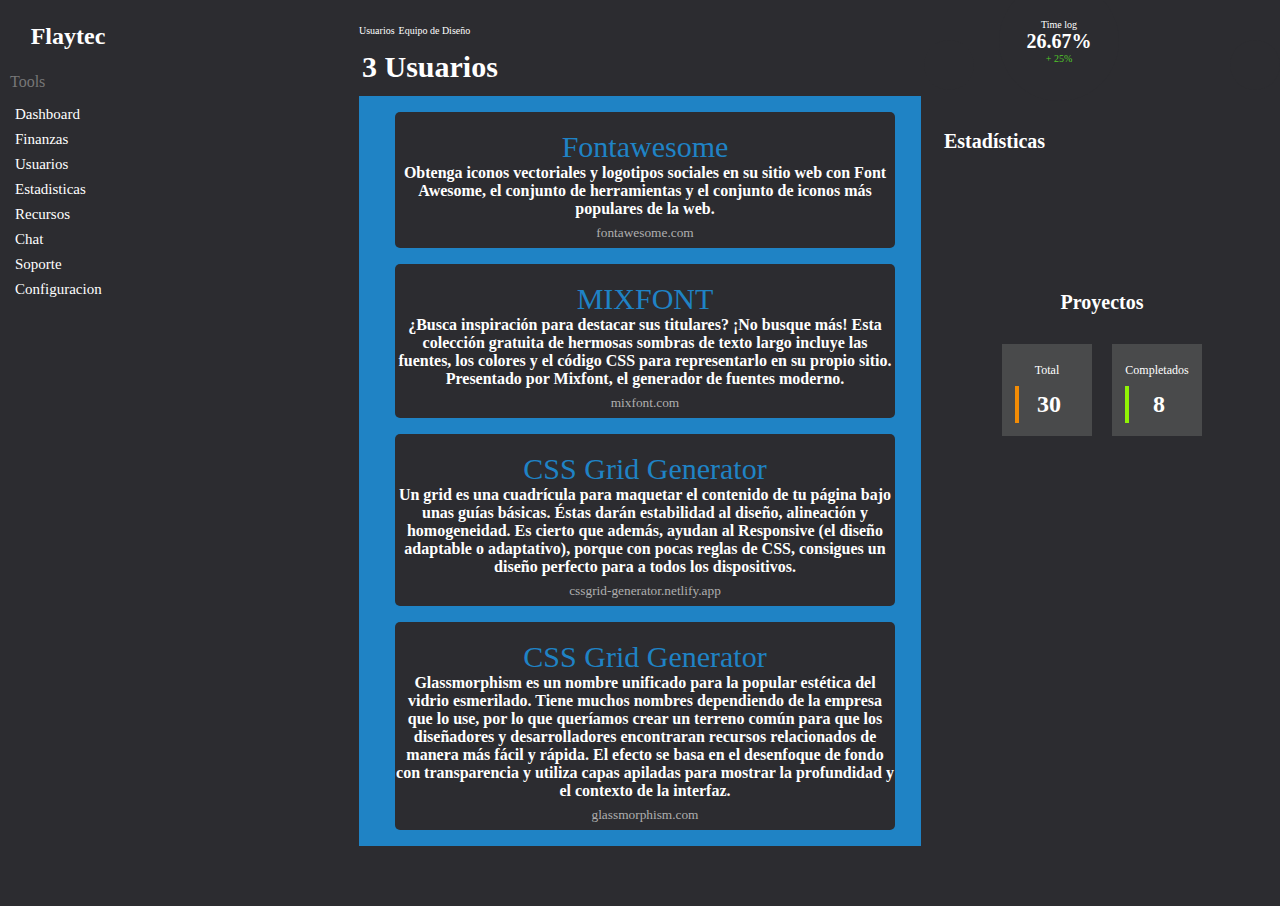
==== recu/Recursos.html @ 93ff8498 "Add files via upload" ====
<!DOCTYPE html>
<html lang="en">

<head>
    <meta charset="UTF-8">
    <meta http-equiv="X-UA-Compatible" content="IE=edge">
    <meta name="viewport" content="width=device-width, initial-scale=1.0">
    <link rel="stylesheet" href="https://use.fontawesome.com/releases/v5.15.3/css/all.css"
        integrity="sha384-SZXxX4whJ79/gErwcOYf+zWLeJdY/qpuqC4cAa9rOGUstPomtqpuNWT9wdPEn2fk" crossorigin="anonymous">
    <link rel="stylesheet" href="/css/main.css">
    <title>Pagina</title>
</head>

<body>
    <div class="parent">
        <div class="div1">
            <h2>Flaytec</h2>
            <p>Tools</p>
            <ul>
                <li class="new1"><a href=""><i class="fas fa-th-large"></i>Dashboard</a></li>
                <li class="new2"><a href=""><i class="fas fa-donate"></i>Finanzas</a></li>
                <li class="new3"><a href="https://flaytecno.github.io/Pagina/"><i class="fas fa-user-friends"></i>Usuarios</a></li>
                <li class="new4"><a href=""><i class="fas fa-signal"></i>Estadisticas</a></li>
                <li class="new5"><a href="https://flaytecno.github.io/Pagina/recu/Recursos.html"><i class="fas fa-inbox"></i>Recursos</a></li>
                <li class="new6"><a href=""><i class="fas fa-comments"></i>Chat</a></li>
                <li class="new7"><a href="https://flaytecno.github.io/Pagina/sorte/Soporte.html"><i class="fas fa-phone-volume"></i>Soporte</a></li>
                <li class="new8"><i class="fas fa-cogs"></i>Configuracion</li>
            </ul>

        </div>
        <div class="div2">
            <label id="People"><i class="fas fa-user-friends"></i>Usuarios</label>
            <label><i class="fas fa-angle-right"></i></label>
            <label>Equipo de Diseño</label>
            <h2>3 Usuarios</h2>
            <div class="contenedor-prim">
                <div class="contenedor-sec">
                    <img src="img/logofont.png" alt=""></img>
                    <p>Fontawesome</p>
                    <a href="">
                        <h4>Obtenga iconos vectoriales y logotipos sociales en su sitio web con Font Awesome, el
                            conjunto de herramientas y el conjunto de iconos más populares de la web.
                        </h4>
                        <button>fontawesome.com</button>
                    </a>
                </div>
        
                <div class="contenedor-sec">
                    <img src="img/logofontcss.PNG" alt=""></img>
                    <p>MIXFONT</p>
                    <a href="https://www.mixfont.com/">
                        <h4>
                            ¿Busca inspiración para destacar sus titulares?
        
                            ¡No busque más! Esta colección gratuita de hermosas sombras de texto largo incluye las fuentes, los
                            colores y el código CSS para representarlo en su propio sitio.
        
                            Presentado por Mixfont, el generador de fuentes moderno.
                        </h4>
                        <button>mixfont.com</button>
                    </a>
                </div>
        
                <div class="contenedor-sec">
                    <img src="img/logogris.PNG" alt=""></img>
                    <p>CSS Grid Generator</p>
                    <a href="https://cssgrid-generator.netlify.app/">
                        <h4>
                            Un grid es una cuadrícula para maquetar el contenido de tu página bajo unas guías básicas. Éstas
                            darán estabilidad al diseño, alineación y homogeneidad. Es cierto que además, ayudan al Responsive
                            (el diseño adaptable o adaptativo), porque con pocas reglas de CSS, consigues un diseño perfecto
                            para a todos los dispositivos.
                        </h4>
                        <button>cssgrid-generator.netlify.app</button>
                    </a>
                </div>
        
                <div class="contenedor-sec">
                    <img src="img/logoglas.png" alt=""></img>
                    <p>CSS Grid Generator</p>
                    <a href="https://glassmorphism.com/">
                        <h4>
                            Glassmorphism es un nombre unificado para la popular estética del vidrio esmerilado. Tiene muchos
                            nombres dependiendo de la empresa que lo use, por lo que queríamos crear un terreno común para que
                            los diseñadores y desarrolladores encontraran recursos relacionados de manera más fácil y rápida.
        
                            El efecto se basa en el desenfoque de fondo con transparencia y utiliza capas apiladas para mostrar
                            la profundidad y el contexto de la interfaz.
                        </h4>
                        <button>glassmorphism.com</button>
                    </a>
                </div>
        
            </div>
        </div>
        <div class="div3">
            <div class="div33">
                <i class="fas fa-search"></i>
                <i class="far fa-bell"></i>
            </div>
            <h1>Estadísticas</h1>
            <div class="div333">
                <img src="img/blobs.svg" alt="">
            </div>
            <div class="rel">
                <p class="time">Time log</p>
                <h1 class="por">26.67%</h1>
                <p class="con">+ 25%</p>
            </div>
            <h1 class="title">Proyectos</h1>
            <div class="contproyec">
                <div class="proyec">
                    <p>Total</p>
                    <h2 class="total">30</h2>
                </div>

                <div class="proyec">
                    <p>Completados</p>
                    <h2 class="complit">8</h2>
                </div>
            </div>
        </div>
    </div>
</body>

</html>
---- css/main.css ----
* {
    margin: 0;
    padding: 0;
    background: #2c2c30;
    color: white; 
}

a{
    text-decoration: none;
    background: none;
}

.parent {
    display: grid;
    grid-template-columns: repeat(3, 1fr);
    grid-template-rows: 1fr;
    grid-column-gap: 3px;
    grid-row-gap: 0px;
}

@media (min-width: 600px) {
    
}

.div1 {
    grid-area: 1 / 1 / 2 / 2;
    padding: 10px 0px;
    text-align: justify;
    align-items: center;
    width: 100%;
    height: 100%;
}

.div1 h2 {
    text-align: center;
    width: 110px;
    padding: 10px;
}

.div1 p {
    width: 110px;
    padding: 10px;
    color: rgb(119, 119, 119);
}

.div1 ul {
    list-style: none;
    text-decoration: none;
    cursor: pointer;
}

.div1 li {
    justify-content: center;
    padding: 3px;
    margin: 2px;
    font-size: 15px;
    width: 120px;
}

.div1 li:hover {
    border-radius: 10px;
    background-image: radial-gradient(circle at 112.17% 44.56%, #67ffff 0, #6ddbff 25%, #6cb4d8 50%, #658fa8 75%, #596e7d 100%);
}

.div1 i {
    margin: 5px;
    background: transparent;
}

.div2 {
    grid-area: 1 / 2 / 2 / 3;
    padding:  20px 0px;
    width: 100%;
    height: 100%;
}

.div2 label{
    padding: 5px 0px;
    font-size: 10px;
}

.div2 h2{
    cursor: pointer;
    padding: 9px 0px;
    font-size: 30px;
}
.div21{
    display: flex;
    justify-content: space-between;
}

.div21 #input{
    width: 900px;
    height: 30px;
    text-align: center;
    margin: 0px 5px;
    color: #ffff;
    background: #64696d74;
    border: none;
    border-radius: 10px;
    font-size: 15px;
}

.form{
	margin: 5px;
}

.select{
	cursor: pointer;
    padding: 0 210px;
	width: 636px;
	height: 30px;
	border: none;
    background: transparent;
	font-size: 20px;
	align-content: center;	
}

.form1 {
	font-size: 20px;
}

.div21 #label1{
    width: 110px;
    padding: 5px 10px;
    text-align: center;
    align-items: center;
    justify-content: space-between;
    margin: 0px 5px;
    color: #ffff;
    background: #64696d74;
    border: none;
    border-radius: 10px;
    font-size: 15px;
    cursor: pointer;
}

.div21 #label1:hover{
    color: #ffff;
    background: #8c8f9174;
}

.div21 i{
    padding: 1px;
    padding: 5px;
    position:absolute;
    text-align: center;
    align-items: center;
    justify-content: space-between;
    margin: 0px 5px;
    color: #ffff;
    background: #64696d74;
    border: none;
    border-radius: 10px;
    font-size: 10px;
}



.peopleid{
    display: inline-table;
    text-align: center;
    padding: 7px;
    margin: 9px;
    border-radius: 21px;
    background: #5c5b5b62;
    border-bottom: 1px solid #596e7d;
    width: 190px;
    height: 190px;
    cursor: pointer;
}

.peopleid:hover{
    background: #83828262;
}

.peopleid img{
    width: 100px;
    border-radius: 50%;
    background: #898a8a60;
    justify-content: center;
}

.peopleid p{
    padding: 2px;
    margin: 2px;
    color: rgb(163, 163, 163);
    background: transparent;
}

.peopleid i,input,output{
    background: transparent;
    color: #0484fcee;
    font-size: 12px;
    padding: 1px;
    margin: 3px;
}

.peopleid input{
    width: 100px;
}

.div3 {
    grid-area: 1 / 3 / 2 / 4;
    cursor: pointer;
    width: 100%;
    height: 100%;
}

.div3 h1{
    padding: 0 20px;
    font-size: 20px;
}

.div33{
    cursor: pointer;
    display: flex;
    justify-content: space-between;
    padding:  40px 0px;
}

.div33 i{
    cursor: pointer;
    padding: 25px;
    border-radius: 50%;
}

.div33 i:hover{
   
    background: #333;

}

.rel{
    cursor: pointer;
    position: relative;
    right: -75px;
    top: -190px;
    z-index: 1;
    text-align: center;
    width: 120px;
    height: 120px;
    border-radius: 50%;
}

.rel .time{
    padding-top: 38px;
    background: transparent;
    font-size: 10px;
}

.rel .por{
    background: transparent;
}

.rel .con{
    background: transparent;
    font-size: 10px;
    color: rgb(81, 199, 42);
}

.title{
    text-align: center;
}

.contproyec{
    display: flex;
    justify-content: center;
    padding: 20px;
}

.proyec{
    padding: 11px 10px;
    margin: 10px;
    width: 70px;
    height: 70px;
    justify-content: center;
    text-align: center;
    background: rgba(105, 106, 105, 0.487);
}

.proyec:hover{
    background: #8a8c8a7c;
}

.proyec p, h2{
    background: none;
    padding: 5px 0px;
    margin: 3px;
}

.proyec p{
    font-size: 12px;
}

.proyec .total{
    border-left: 4px solid #ff9100ee;
}

.proyec .complit{
    border-left: 4px solid #95ff00ee;
}

.accordion {
    padding: 5px;
    margin: 5px;
    box-sizing: border-box;
    display: flex;
    font-family: Arial, Helvetica, sans-serif;
    overflow: hidden;
    width:900px;
}

.accordion-select {
    cursor: pointer;
    margin: 0;
    opacity: 0;
    z-index: 1;
}

.accordion-title {
    position: relative;
}

.accordion-title:not(:nth-last-child(2))::after {
    border: 1px solid transparent;
    bottom: 0;
    content: '';
    left: 0;
    position: absolute;
    right: 0;
    top: 0;
}

.accordion-title span {
    bottom: 0px;
    box-sizing: border-box;
    display: block;
    position: absolute;
    white-space: nowrap;
    width: 100%;
}

.accordion-content {
    box-sizing: border-box;
    overflow: auto;
    position: relative;
    transition: margin 0.3s ease 0.1s;
}

.accordion-select:checked + .accordion-title + .accordion-content {
    margin-bottom: 0;
    margin-right: 0;
}

/* Generated styles starts here */

.accordion {
    border-color: #505050;
    border-radius: 10px;
    border-style: solid;
    border-width: 6px;
    flex-direction: column;
    height: auto;
} 

.accordion-title,
.accordion-select  {
    background-color: #2d2d2d;
    color: #ffffff;
    width: 100%;
    height: 48px;
    font-size: 24px;
}

.accordion-select {
    margin-bottom: -48px;
    margin-right: 0;
}

.accordion-title:not(:nth-last-child(2))::after {
    border-bottom-color: #1f1f1f;
    border-right-color: transparent;
} 

.accordion-select:hover + .accordion-title,
.accordion-select:checked + .accordion-title {
    background-color: #3068cc;
} 

 .accordion-title span  {	
    transform: rotate(0deg);
    -ms-writing-mode: lr-tb;
    filter: progid:DXImageTransform.Microsoft.BasicImage(rotation=0);
    padding-left: 24px;
    padding-right: 24px;
    line-height: 48px;
} 

.accordion-content {
    background-color: #3e3e3e;
    color: #f5f2f0;
    height: 200px;
    margin-bottom: -200px;
    margin-right: 0;
    padding: 14px;
    width: 100%;
} 

@media (max-width: 767px) {
	.accordion-content {
		padding: 10px 0;
	}
}

.contenedor-prim {
    background: #1f83c5;
    display: inline-block;
    height: auto;
    padding-right: 10px;
    padding-left: 20px;
}

.contenedor-sec {
    text-align: center;
    width: 500px;
    border-radius: 5px;
    font-family: consolas;
    margin: 16px;
}

.contenedor-sec img {
    cursor: default;
    width: 200px;
    border-radius: 5px;
    background-image: none;
    background: #1f83c5;
}

.contenedor-sec p{
    cursor: default;
    font-size: 30px;
    color: #1f83c5;
    font-family: consolas;
}

.contenedor-sec label {
    cursor: pointer;
    text-align: justify;
    font-family: consolas;
}

.contenedor-sec button{
    text-align: center;
    cursor: pointer;
    background: none;
    border: none;
    color: #afafaf;
    font-family: consolas;
    height: 30px;
}

.contenedor-sec button:hover{
    text-align: center;
    background: #1f83c5;
    color: #ffffff;
    height: 30px;
    border-radius: 5px;
}
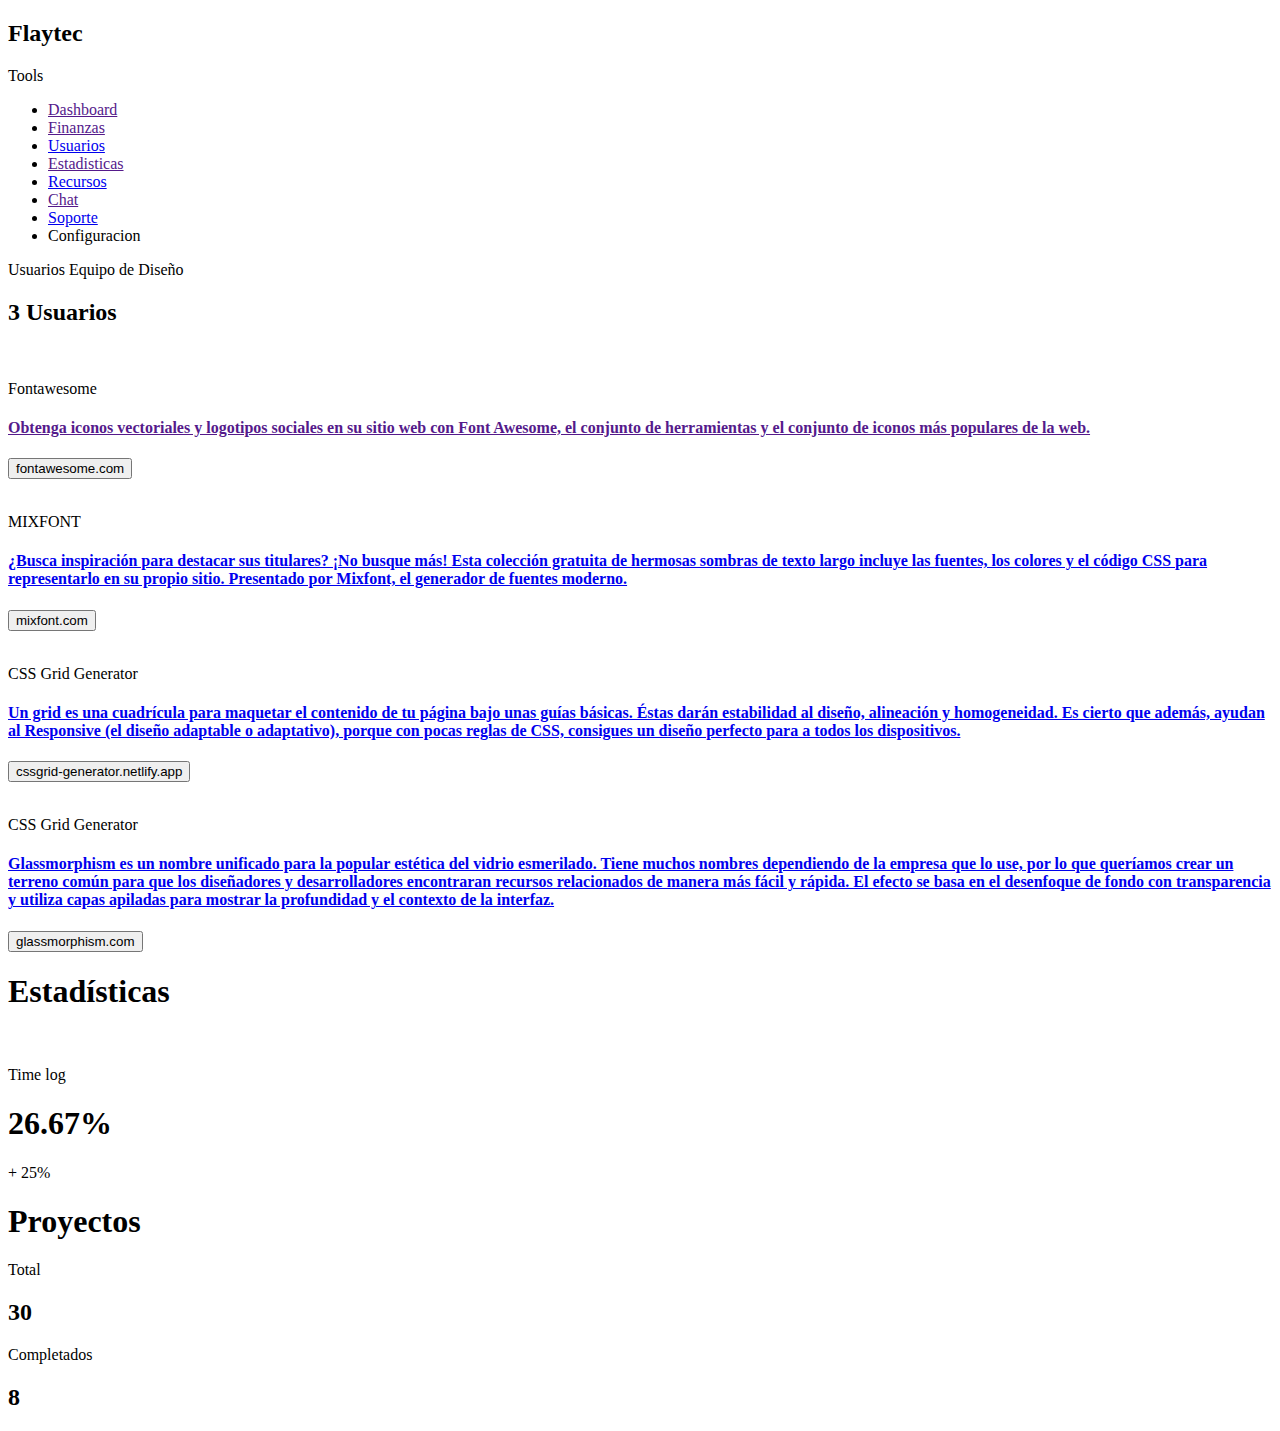
==== commit a95627f7: "Update Recursos.html" ====
--- a/recu/Recursos.html
+++ b/recu/Recursos.html
@@ -7,7 +7,7 @@
     <meta name="viewport" content="width=device-width, initial-scale=1.0">
     <link rel="stylesheet" href="https://use.fontawesome.com/releases/v5.15.3/css/all.css"
         integrity="sha384-SZXxX4whJ79/gErwcOYf+zWLeJdY/qpuqC4cAa9rOGUstPomtqpuNWT9wdPEn2fk" crossorigin="anonymous">
-    <link rel="stylesheet" href="/css/main.css">
+  <link rel="stylesheet" href="/Pagina/css/usuarios.css">
     <title>Pagina</title>
 </head>
 
@@ -123,4 +123,4 @@
     </div>
 </body>
 
-</html>+</html>
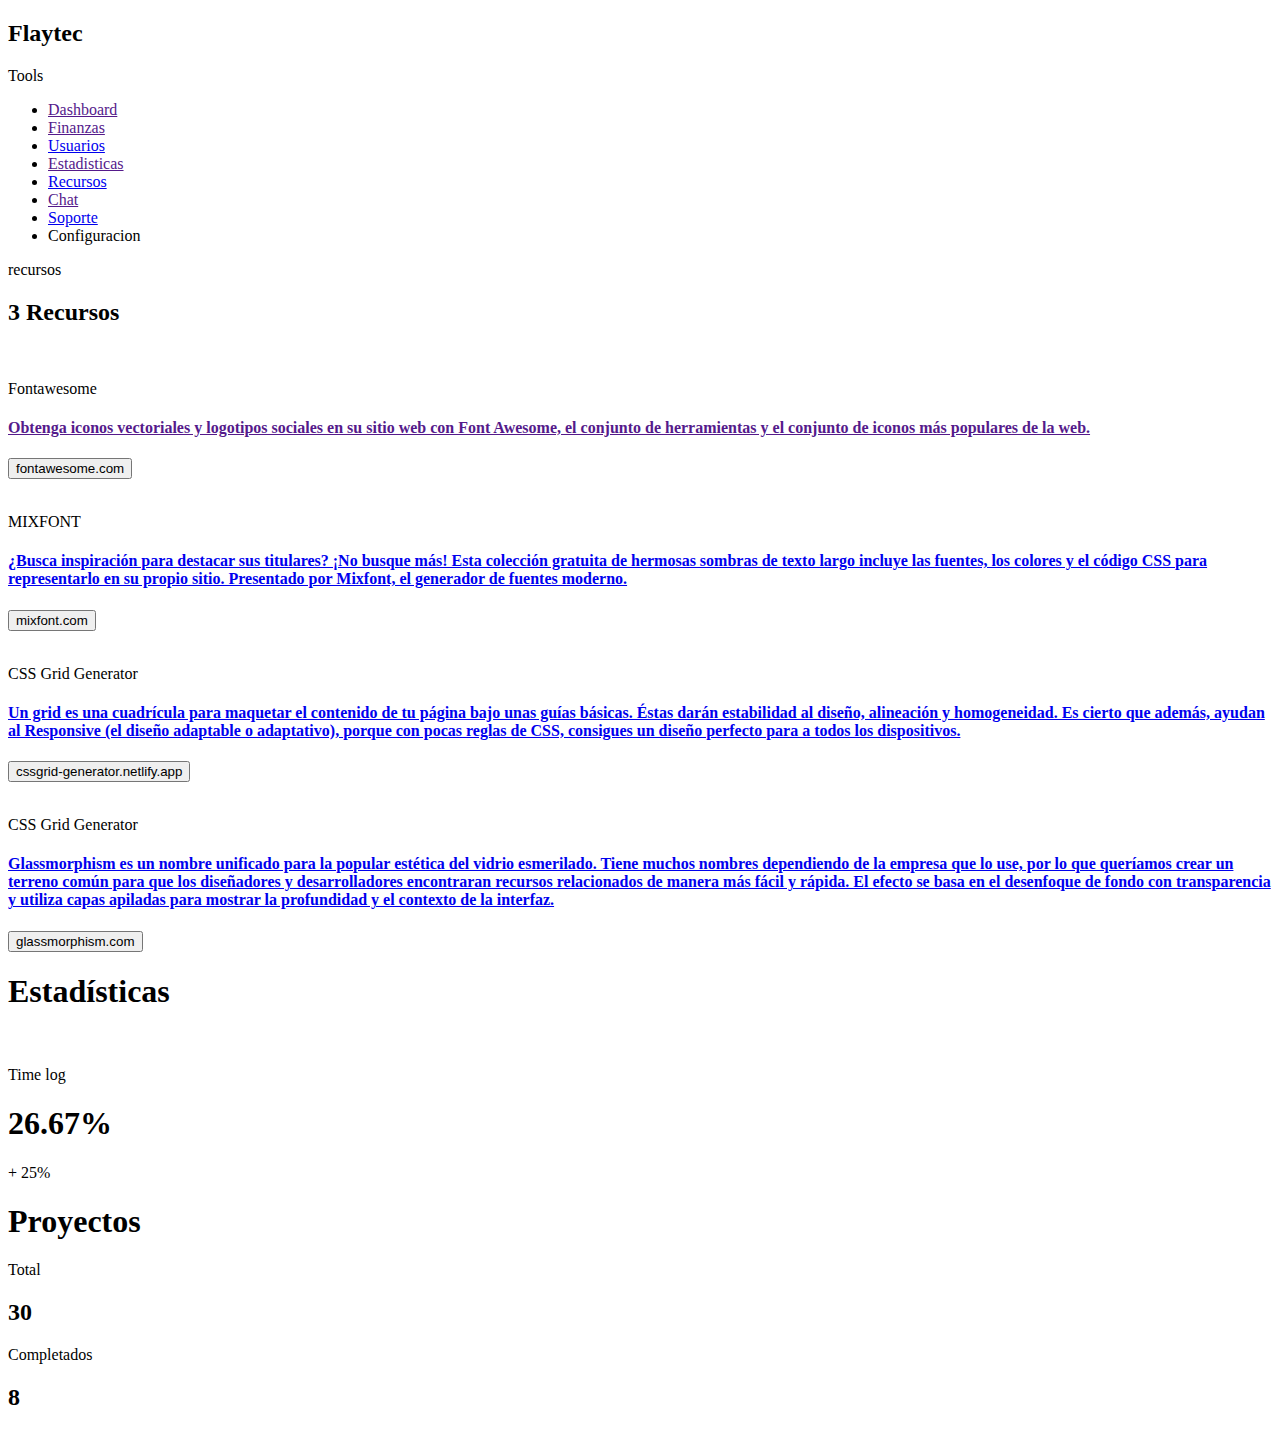
==== commit 5766f43a: "Update Recursos.html" ====
--- a/recu/Recursos.html
+++ b/recu/Recursos.html
@@ -2,13 +2,14 @@
 <html lang="en">
 
 <head>
-    <meta charset="UTF-8">
-    <meta http-equiv="X-UA-Compatible" content="IE=edge">
-    <meta name="viewport" content="width=device-width, initial-scale=1.0">
-    <link rel="stylesheet" href="https://use.fontawesome.com/releases/v5.15.3/css/all.css"
-        integrity="sha384-SZXxX4whJ79/gErwcOYf+zWLeJdY/qpuqC4cAa9rOGUstPomtqpuNWT9wdPEn2fk" crossorigin="anonymous">
+  <meta charset="UTF-8">
+  <meta http-equiv="X-UA-Compatible" content="IE=edge">
+  <meta name="viewport" content="width=device-width, initial-scale=1.0">
+  <link rel="stylesheet" href="https://use.fontawesome.com/releases/v5.15.3/css/all.css"
+    integrity="sha384-SZXxX4whJ79/gErwcOYf+zWLeJdY/qpuqC4cAa9rOGUstPomtqpuNWT9wdPEn2fk" crossorigin="anonymous">
+  <link rel="stylesheet" href="/Pagina/css/main.css">
   <link rel="stylesheet" href="/Pagina/css/usuarios.css">
-    <title>Pagina</title>
+  <title>Pagina | Usuarios</title>
 </head>
 
 <body>
@@ -29,13 +30,12 @@
 
         </div>
         <div class="div2">
-            <label id="People"><i class="fas fa-user-friends"></i>Usuarios</label>
+            <label id="People"><i class="fas fa-inbox"></i>recursos</label>
             <label><i class="fas fa-angle-right"></i></label>
-            <label>Equipo de Diseño</label>
-            <h2>3 Usuarios</h2>
+            <h2>3 Recursos</h2>
             <div class="contenedor-prim">
                 <div class="contenedor-sec">
-                    <img src="img/logofont.png" alt=""></img>
+                    <img src="/Pagina/img/logofont.png" alt=""></img>
                     <p>Fontawesome</p>
                     <a href="">
                         <h4>Obtenga iconos vectoriales y logotipos sociales en su sitio web con Font Awesome, el
@@ -46,7 +46,7 @@
                 </div>
         
                 <div class="contenedor-sec">
-                    <img src="img/logofontcss.PNG" alt=""></img>
+                    <img src="/Pagina/img/logofontcss.PNG" alt=""></img>
                     <p>MIXFONT</p>
                     <a href="https://www.mixfont.com/">
                         <h4>
@@ -62,7 +62,7 @@
                 </div>
         
                 <div class="contenedor-sec">
-                    <img src="img/logogris.PNG" alt=""></img>
+                    <img src="/Pagina/img/logogris.PNG" alt=""></img>
                     <p>CSS Grid Generator</p>
                     <a href="https://cssgrid-generator.netlify.app/">
                         <h4>
@@ -76,7 +76,7 @@
                 </div>
         
                 <div class="contenedor-sec">
-                    <img src="img/logoglas.png" alt=""></img>
+                    <img src="/Pagina/img/logoglas.png" alt=""></img>
                     <p>CSS Grid Generator</p>
                     <a href="https://glassmorphism.com/">
                         <h4>
@@ -100,7 +100,7 @@
             </div>
             <h1>Estadísticas</h1>
             <div class="div333">
-                <img src="img/blobs.svg" alt="">
+                <img src="/Pagina/img/blobs.svg" alt="">
             </div>
             <div class="rel">
                 <p class="time">Time log</p>
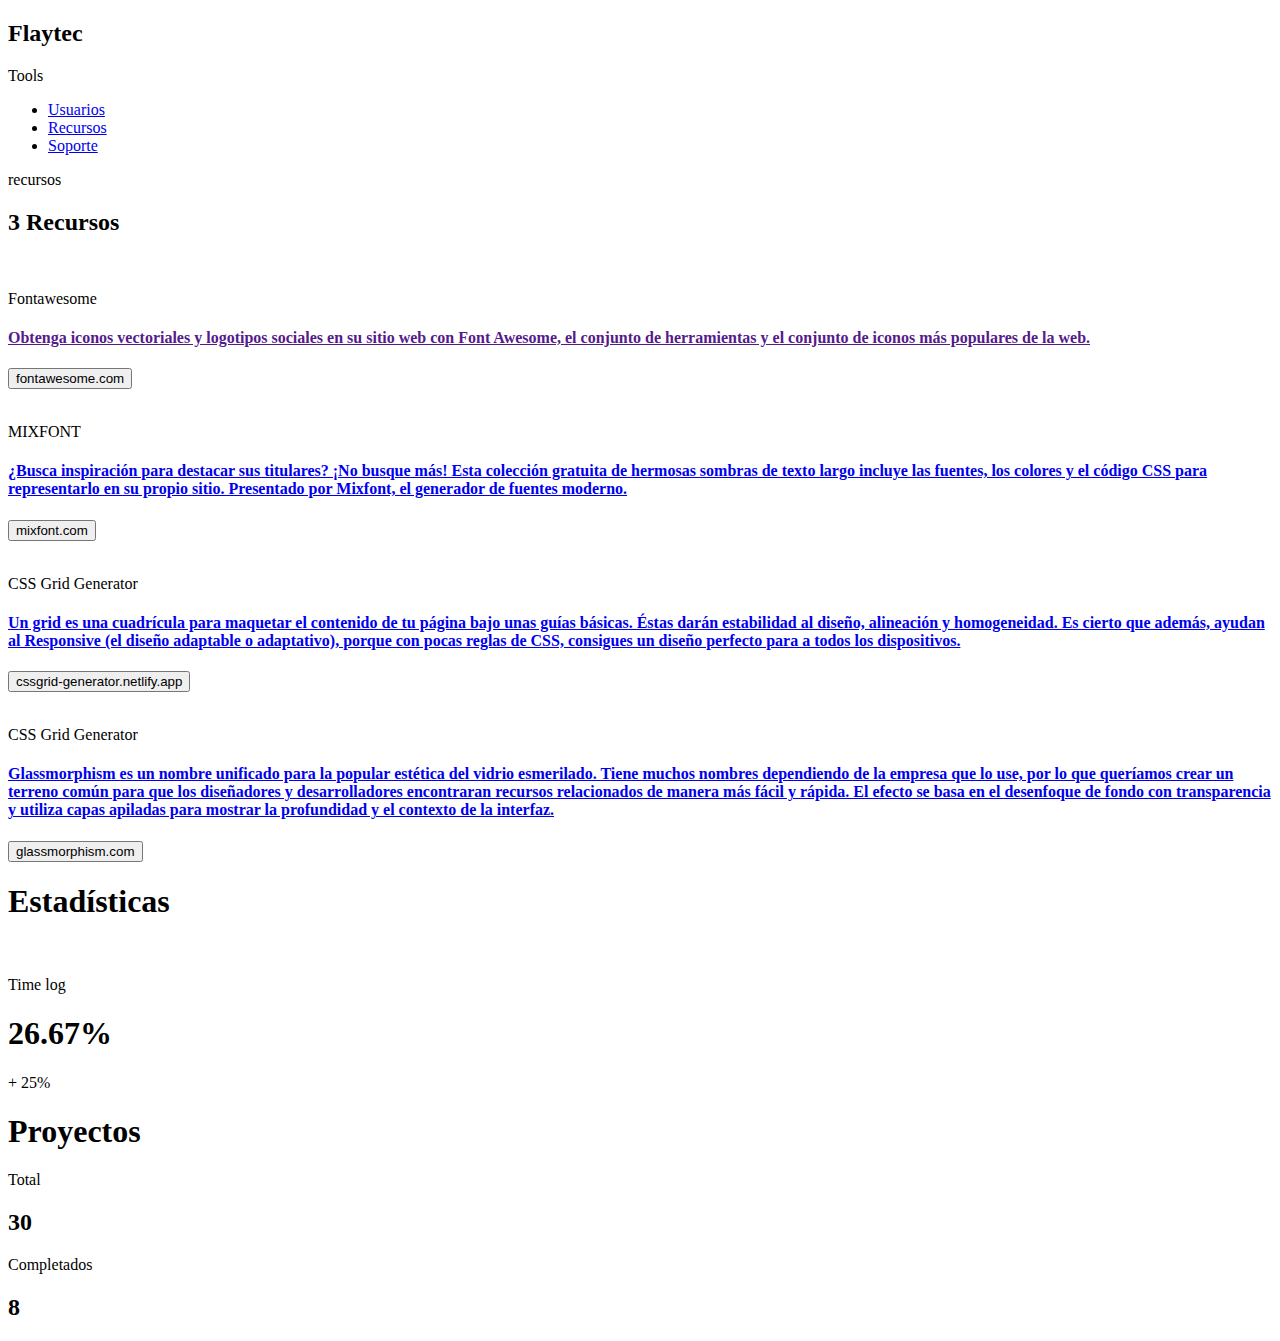
==== commit 7580728c: "Update Recursos.html" ====
--- a/recu/Recursos.html
+++ b/recu/Recursos.html
@@ -17,16 +17,12 @@
         <div class="div1">
             <h2>Flaytec</h2>
             <p>Tools</p>
-            <ul>
-                <li class="new1"><a href=""><i class="fas fa-th-large"></i>Dashboard</a></li>
-                <li class="new2"><a href=""><i class="fas fa-donate"></i>Finanzas</a></li>
+            <ul>               
                 <li class="new3"><a href="https://flaytecno.github.io/Pagina/"><i class="fas fa-user-friends"></i>Usuarios</a></li>
-                <li class="new4"><a href=""><i class="fas fa-signal"></i>Estadisticas</a></li>
                 <li class="new5"><a href="https://flaytecno.github.io/Pagina/recu/Recursos.html"><i class="fas fa-inbox"></i>Recursos</a></li>
-                <li class="new6"><a href=""><i class="fas fa-comments"></i>Chat</a></li>
                 <li class="new7"><a href="https://flaytecno.github.io/Pagina/sorte/Soporte.html"><i class="fas fa-phone-volume"></i>Soporte</a></li>
-                <li class="new8"><i class="fas fa-cogs"></i>Configuracion</li>
             </ul>
+
 
         </div>
         <div class="div2">
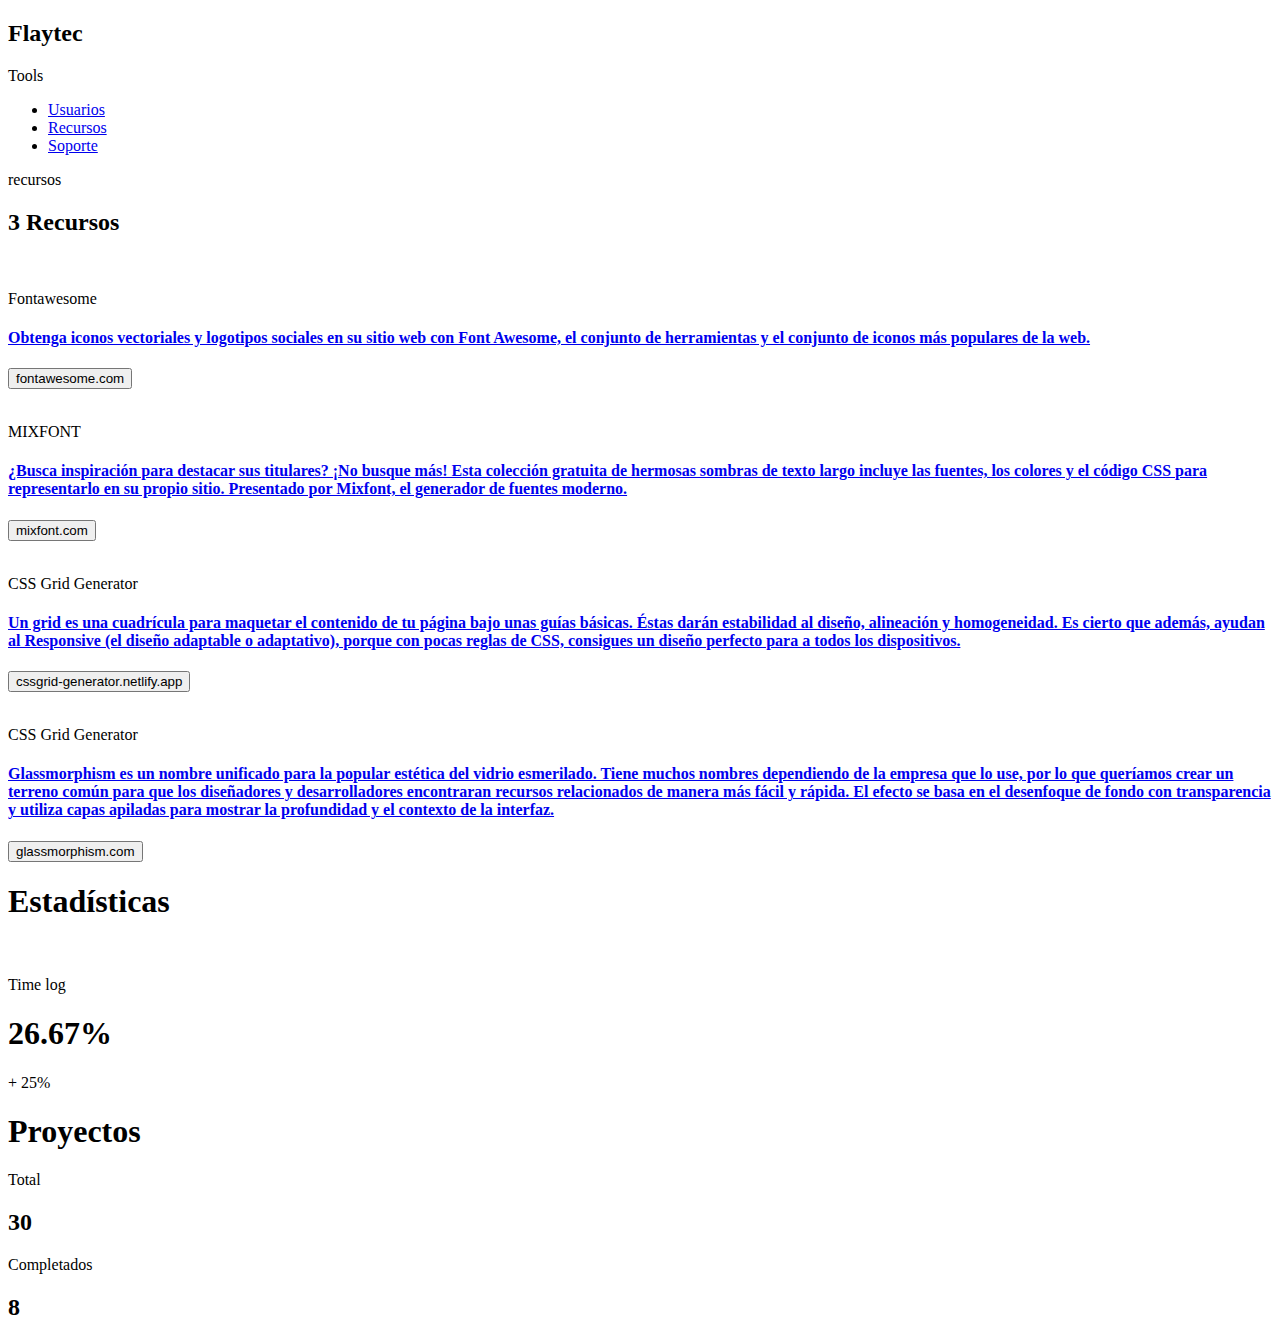
==== commit b95af6cb: "Update Recursos.html" ====
--- a/recu/Recursos.html
+++ b/recu/Recursos.html
@@ -33,7 +33,7 @@
                 <div class="contenedor-sec">
                     <img src="/Pagina/img/logofont.png" alt=""></img>
                     <p>Fontawesome</p>
-                    <a href="">
+                    <a href="https://fontawesome.com/">
                         <h4>Obtenga iconos vectoriales y logotipos sociales en su sitio web con Font Awesome, el
                             conjunto de herramientas y el conjunto de iconos más populares de la web.
                         </h4>
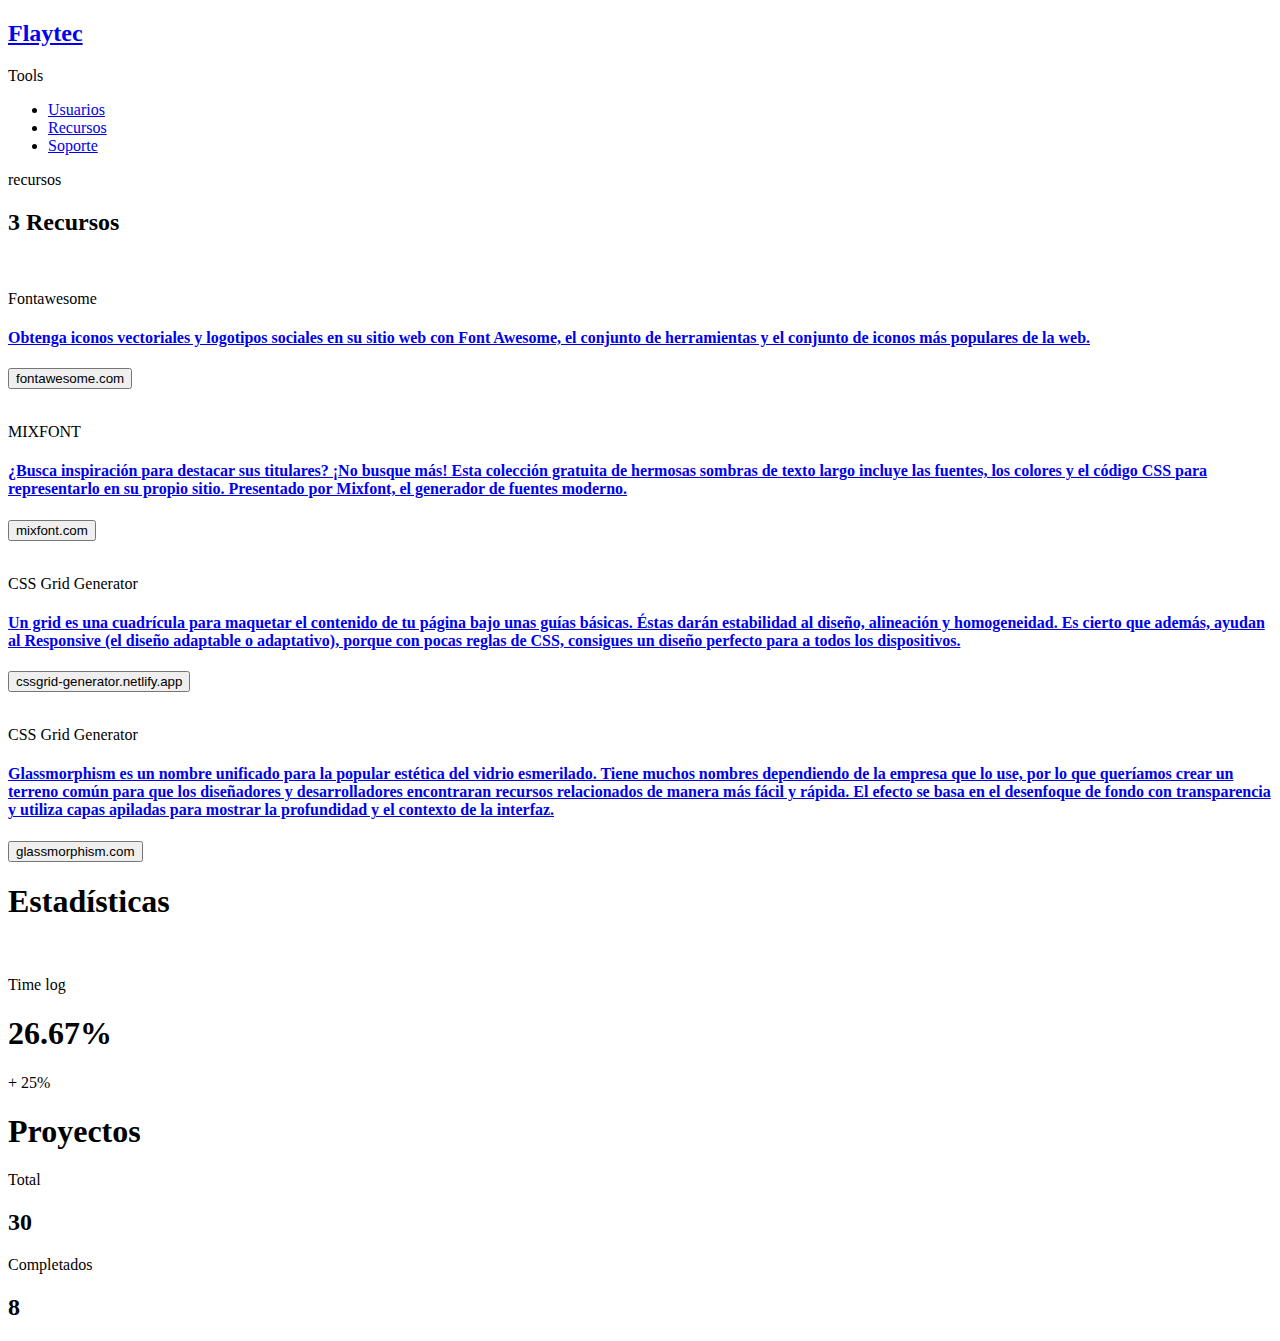
==== commit 30fe8b00: "Update Recursos.html" ====
--- a/recu/Recursos.html
+++ b/recu/Recursos.html
@@ -15,14 +15,13 @@
 <body>
     <div class="parent">
         <div class="div1">
-            <h2>Flaytec</h2>
+            <a href="https://flaytecno.github.io/Pagina/"><h2>Flaytec</a></h2>
             <p>Tools</p>
             <ul>               
-                <li class="new3"><a href="https://flaytecno.github.io/Pagina/"><i class="fas fa-user-friends"></i>Usuarios</a></li>
+                <li class="new3"><a href="https://flaytecno.github.io/Pagina/usuarios/Todos.html"><i class="fas fa-user-friends"></i>Usuarios</a></li>
                 <li class="new5"><a href="https://flaytecno.github.io/Pagina/recu/Recursos.html"><i class="fas fa-inbox"></i>Recursos</a></li>
                 <li class="new7"><a href="https://flaytecno.github.io/Pagina/sorte/Soporte.html"><i class="fas fa-phone-volume"></i>Soporte</a></li>
             </ul>
-
 
         </div>
         <div class="div2">
